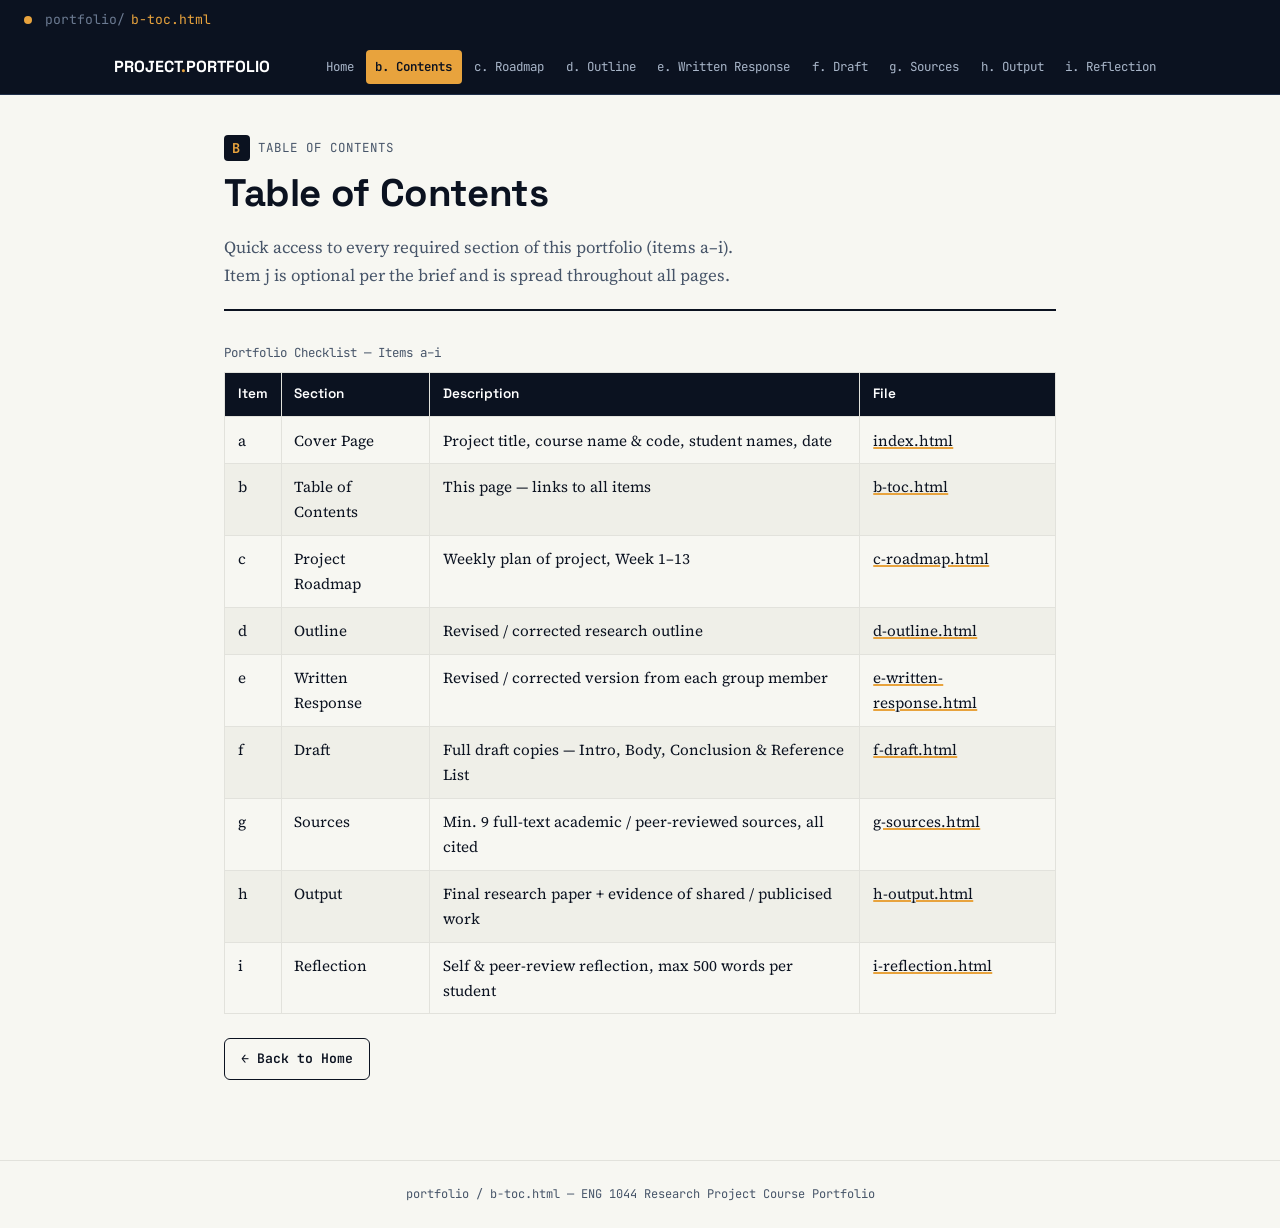
==== b-toc.html @ fdf3e879 "Add files via upload" ====
<!DOCTYPE html>
<html lang="en">
<head>
<meta charset="UTF-8">
<meta name="viewport" content="width=device-width, initial-scale=1.0">
<title>Table of Contents — ENG 1044 Portfolio</title>
<link rel="stylesheet" href="styles.css">
<script>window.CURRENT_PAGE='toc'; window.CURRENT_PATH='portfolio/b-toc.html';</script>
</head>
<body>
<div id="topbar-mount"></div>
<div id="nav-mount"></div>
<main>

  <section class="page-header">
    <div class="eyebrow"><span class="letter-badge">b</span> Table of Contents</div>
    <h1>Table of Contents</h1>
    <p class="lede">Quick access to every required section of this portfolio (items a–i). Item j is optional per the brief and is spread throughout all pages.</p>
  </section>

  <table class="data">
    <caption>Portfolio Checklist — Items a–i</caption>
    <thead>
      <tr><th>Item</th><th>Section</th><th>Description</th><th>File</th></tr>
    </thead>
    <tbody>
      <tr><td>a</td><td>Cover Page</td><td>Project title, course name &amp; code, student names, date</td><td><a href="index.html">index.html</a></td></tr>
      <tr><td>b</td><td>Table of Contents</td><td>This page — links to all items</td><td><a href="b-toc.html">b-toc.html</a></td></tr>
      <tr><td>c</td><td>Project Roadmap</td><td>Weekly plan of project, Week 1–13</td><td><a href="c-roadmap.html">c-roadmap.html</a></td></tr>
      <tr><td>d</td><td>Outline</td><td>Revised / corrected research outline</td><td><a href="d-outline.html">d-outline.html</a></td></tr>
      <tr><td>e</td><td>Written Response</td><td>Revised / corrected version from each group member</td><td><a href="e-written-response.html">e-written-response.html</a></td></tr>
      <tr><td>f</td><td>Draft</td><td>Full draft copies — Intro, Body, Conclusion &amp; Reference List</td><td><a href="f-draft.html">f-draft.html</a></td></tr>
      <tr><td>g</td><td>Sources</td><td>Min. 9 full-text academic / peer-reviewed sources, all cited</td><td><a href="g-sources.html">g-sources.html</a></td></tr>
      <tr><td>h</td><td>Output</td><td>Final research paper + evidence of shared / publicised work</td><td><a href="h-output.html">h-output.html</a></td></tr>
      <tr><td>i</td><td>Reflection</td><td>Self &amp; peer-review reflection, max 500 words per student</td><td><a href="i-reflection.html">i-reflection.html</a></td></tr>
    </tbody>
  </table>

  <a class="btn outline" href="index.html">← Back to Home</a>

</main>
<footer class="sitefoot">portfolio / b-toc.html — ENG 1044 Research Project Course Portfolio</footer>
<script src="nav.js"></script>
</body>
</html>
---- styles.css ----
@import url('https://fonts.googleapis.com/css2?family=Space+Grotesk:wght@400;500;600;700&family=Source+Serif+4:opsz,wght@8..60,400;8..60,600&family=JetBrains+Mono:wght@400;500;600&display=swap');

:root {
  --ink: #0B1220;
  --ink-soft: #1B2A41;
  --paper: #F7F7F2;
  --paper-dim: #EFEFE8;
  --line: #E2E2DC;
  --slate: #475569;
  --accent: #E8A33D;
  --accent-dim: #FBEBD2;
  --good: #2F855A;
  --good-dim: #DCEEE3;
  --warn: #B45309;
  --warn-dim: #FBEBD2;
  --pending: #94A3B8;
  --pending-dim: #EEF1F4;
  --font-display: 'Space Grotesk', sans-serif;
  --font-body: 'Source Serif 4', serif;
  --font-mono: 'JetBrains Mono', monospace;
}

* { box-sizing: border-box; }
html { scroll-behavior: smooth; }
body { margin: 0; background: var(--paper); color: var(--ink); font-family: var(--font-body); font-size: 1.05rem; line-height: 1.65; -webkit-font-smoothing: antialiased; }
h1, h2, h3 { font-family: var(--font-display); color: var(--ink); line-height: 1.15; margin: 0 0 0.5em; letter-spacing: -0.01em; }
h1 { font-size: clamp(1.8rem, 3vw, 2.4rem); font-weight: 700; }
h2 { font-size: clamp(1.2rem, 2vw, 1.6rem); font-weight: 600; }
h3 { font-size: 1.1rem; font-weight: 600; }
p { margin: 0 0 1em; }
a { color: var(--ink); text-decoration-color: var(--accent); text-decoration-thickness: 2px; }
a:hover { color: var(--warn); }
::selection { background: var(--accent-dim); }
a:focus-visible { outline: 2px solid var(--accent); outline-offset: 2px; }

/* TOP BAR */
.topbar { background: var(--ink); color: #C9D1DD; font-family: var(--font-mono); font-size: 0.82rem; padding: 0.55rem 1.5rem; display: flex; align-items: center; gap: 0.4rem; flex-wrap: wrap; }
.topbar-dot { width: 8px; height: 8px; border-radius: 50%; background: var(--accent); display: inline-block; margin-right: 0.4rem; flex-shrink: 0; }
.path-seg { color: #6B7A91; }
.path-current { color: var(--accent); }

/* NAV */
nav.sitenav { background: var(--ink); border-bottom: 1px solid #20304A; position: sticky; top: 0; z-index: 50; }
.nav-inner { max-width: 1100px; margin: 0 auto; padding: 0 1.5rem; display: flex; align-items: center; justify-content: space-between; flex-wrap: wrap; gap: 0.5rem 1rem; }
.nav-brand { font-family: var(--font-display); font-weight: 700; color: #fff; font-size: 1rem; padding: 0.9rem 0; text-decoration: none; white-space: nowrap; }
.nav-brand span { color: var(--accent); }
.nav-links { display: flex; flex-wrap: wrap; gap: 0.15rem; padding: 0.5rem 0; }
.nav-links a { font-family: var(--font-mono); font-size: 0.78rem; color: #A9B6C9; text-decoration: none; padding: 0.4rem 0.6rem; border-radius: 4px; white-space: nowrap; }
.nav-links a:hover { color: #fff; background: #16233A; }
.nav-links a.active { color: var(--ink); background: var(--accent); font-weight: 600; }

/* MAIN */
main { max-width: 880px; margin: 0 auto; padding: 2.5rem 1.5rem 5rem; }
.page-header { border-bottom: 2px solid var(--ink); padding-bottom: 1.25rem; margin-bottom: 2rem; }
.page-header p.lede { font-size: 1.05rem; color: var(--slate); margin: 0.6rem 0 0; max-width: 60ch; }

/* EYEBROW */
.eyebrow { font-family: var(--font-mono); font-size: 0.78rem; text-transform: uppercase; letter-spacing: 0.08em; color: var(--slate); display: flex; align-items: center; gap: 0.5rem; margin-bottom: 0.6rem; }
.letter-badge { display: inline-flex; align-items: center; justify-content: center; width: 1.6rem; height: 1.6rem; background: var(--ink); color: var(--accent); font-weight: 700; border-radius: 4px; font-size: 0.85rem; flex-shrink: 0; }

/* CHIP — always inline-flex, never block */
.chip { display: inline-flex; align-items: center; gap: 0.35rem; font-family: var(--font-mono); font-size: 0.72rem; font-weight: 600; padding: 0.2rem 0.55rem; border-radius: 999px; text-transform: uppercase; letter-spacing: 0.03em; vertical-align: middle; white-space: nowrap; }
.chip::before { content: ''; width: 6px; height: 6px; border-radius: 50%; background: currentColor; flex-shrink: 0; }
.chip.done { background: var(--good-dim); color: var(--good); }
.chip.progress { background: var(--warn-dim); color: var(--warn); }
.chip.pending { background: var(--pending-dim); color: var(--pending); }

/* EDIT NOTE */
.edit-note { background: var(--accent-dim); border-left: 3px solid var(--accent); padding: 0.7rem 1rem; font-family: var(--font-mono); font-size: 0.8rem; color: #8A5A12; margin: 1rem 0 1.5rem; border-radius: 0 6px 6px 0; }
.edit-note strong { color: #6B4309; }

/* CARD */
.card { background: #fff; border: 1px solid var(--line); border-radius: 10px; padding: 1.5rem; margin-bottom: 1.5rem; }
.card > h3:first-child { margin-top: 0; }

/* PANEL DARK */
.panel-dark { background: var(--ink); color: #DCE3EE; border-radius: 10px; padding: 1.5rem; margin-bottom: 1.5rem; }
.panel-dark h3 { color: #fff; margin-top: 0; }

/* TABLE */
table.data { width: 100%; border-collapse: collapse; margin: 1rem 0 1.5rem; font-size: 0.95rem; }
table.data caption { text-align: left; font-family: var(--font-mono); font-size: 0.78rem; color: var(--slate); margin-bottom: 0.5rem; }
table.data th, table.data td { border: 1px solid var(--line); padding: 0.65rem 0.8rem; text-align: left; vertical-align: top; }
table.data th { background: var(--ink); color: #fff; font-family: var(--font-display); font-weight: 600; font-size: 0.85rem; }
table.data tr:nth-child(even) td { background: var(--paper-dim); }

/* LEDGER */
.ledger { border: 1px solid var(--line); border-radius: 10px; overflow: hidden; background: #fff; }
.ledger-row { display: grid; grid-template-columns: 2.4rem 1fr auto; gap: 1rem; align-items: center; padding: 0.9rem 1.1rem; border-bottom: 1px solid var(--line); text-decoration: none; color: var(--ink); transition: background 0.15s; }
.ledger-row:last-child { border-bottom: none; }
.ledger-row:hover { background: var(--paper-dim); }
.ledger-letter { font-family: var(--font-mono); font-weight: 700; font-size: 1rem; width: 2rem; height: 2rem; display: flex; align-items: center; justify-content: center; border: 1.5px solid var(--ink); border-radius: 5px; flex-shrink: 0; }
.ledger-text strong { display: block; font-family: var(--font-display); font-size: 1rem; }
.ledger-text small { color: var(--slate); font-size: 0.85rem; }

/* PROGRESS STRIP */
.progress-strip { display: flex; gap: 4px; margin: 1.25rem 0; }
.progress-strip .seg { flex: 1; height: 8px; border-radius: 4px; background: var(--pending-dim); }
.progress-strip .seg.done { background: var(--good); }
.progress-strip .seg.progress { background: var(--accent); }

/* TIMELINE */
.timeline { position: relative; padding-left: 2rem; border-left: 2px solid var(--line); margin: 1.5rem 0; }
.timeline-item { position: relative; margin-bottom: 1.8rem; }
.timeline-item::before { content: ''; position: absolute; left: -2.45rem; top: 0.25rem; width: 12px; height: 12px; border-radius: 50%; background: var(--accent); border: 2px solid var(--ink); }
.timeline-week { font-family: var(--font-mono); font-size: 0.78rem; color: var(--slate); text-transform: uppercase; letter-spacing: 0.04em; margin-bottom: 0.2rem; }
.timeline-item h3 { margin-bottom: 0.3rem; }

/* FOOTER */
footer.sitefoot { border-top: 1px solid var(--line); padding: 1.5rem; text-align: center; font-family: var(--font-mono); font-size: 0.75rem; color: var(--slate); }

/* UTILS */
.grid-2 { display: grid; grid-template-columns: 1fr 1fr; gap: 1.5rem; }
@media (max-width: 700px) { .grid-2 { grid-template-columns: 1fr; } }
.btn { display: inline-flex; align-items: center; gap: 0.4rem; font-family: var(--font-mono); font-size: 0.82rem; font-weight: 600; background: var(--ink); color: #fff; padding: 0.55rem 1rem; border-radius: 6px; text-decoration: none; }
.btn:hover { background: var(--ink-soft); color: #fff; }
.btn.outline { background: transparent; color: var(--ink); border: 1.5px solid var(--ink); }
.tag-list { display: flex; flex-wrap: wrap; gap: 0.5rem; margin: 0.4rem 0 1rem; }
.tag { font-family: var(--font-mono); font-size: 0.72rem; background: var(--paper-dim); border: 1px solid var(--line); padding: 0.2rem 0.55rem; border-radius: 999px; color: var(--slate); }
hr.div { border: none; border-top: 1px solid var(--line); margin: 2rem 0; }
ul.styled, ol.styled { padding-left: 1.3rem; }
ul.styled li, ol.styled li { margin-bottom: 0.5rem; }
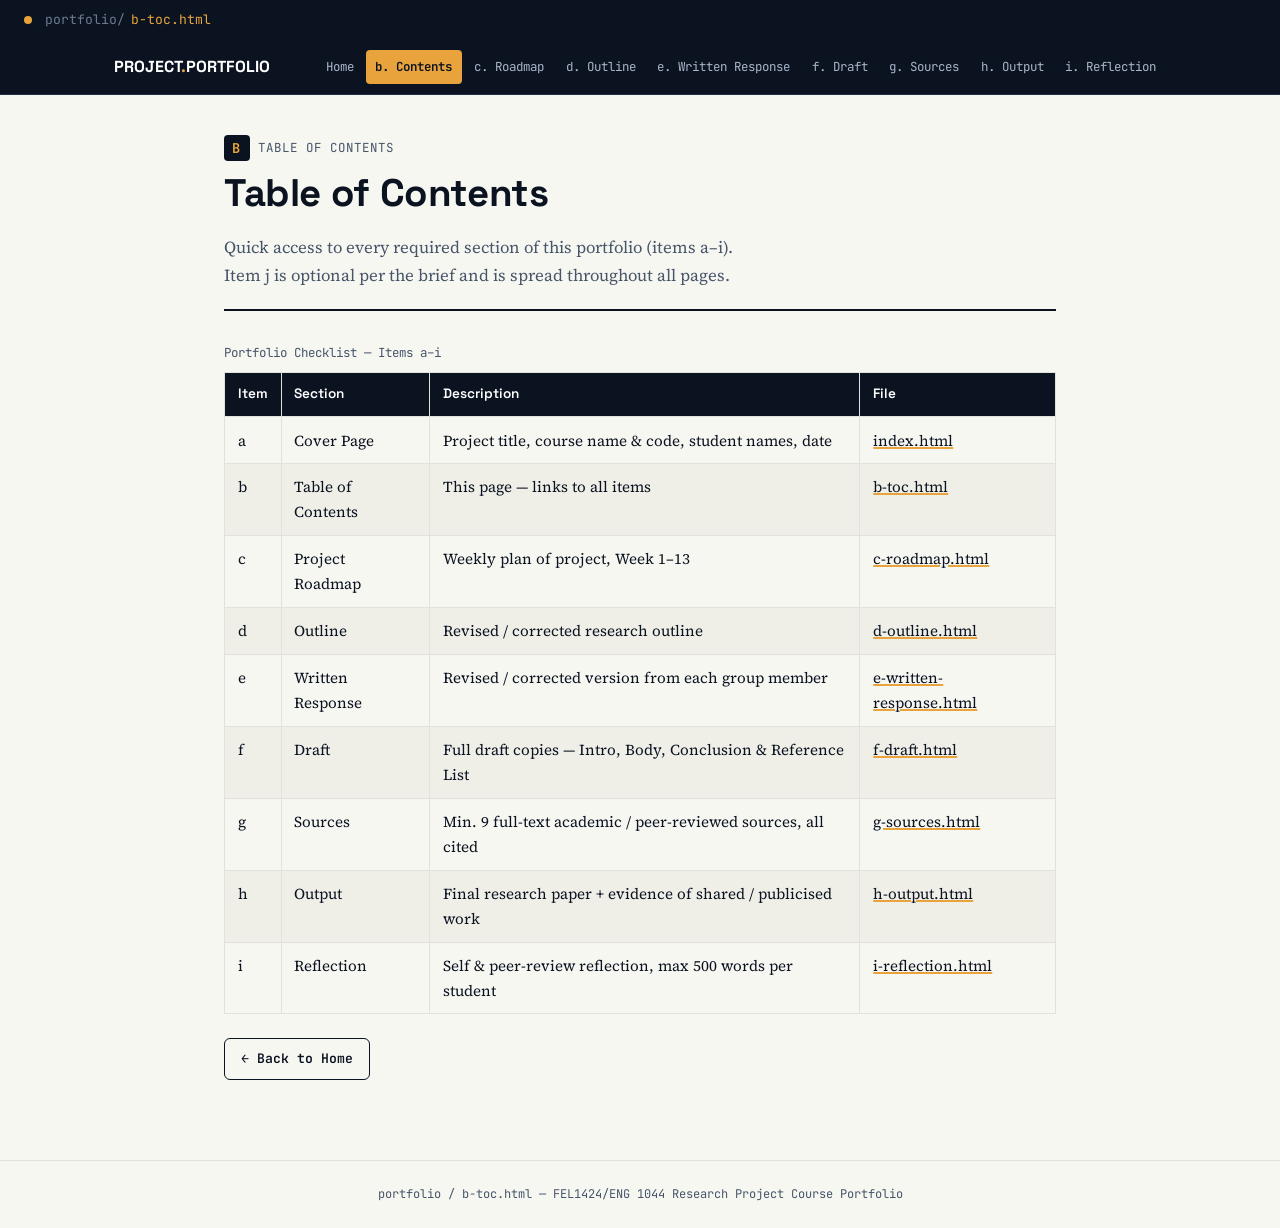
==== commit 68457651: "Update footer text in b-toc.html" ====
--- a/b-toc.html
+++ b/b-toc.html
@@ -3,7 +3,7 @@
 <head>
 <meta charset="UTF-8">
 <meta name="viewport" content="width=device-width, initial-scale=1.0">
-<title>Table of Contents — ENG 1044 Portfolio</title>
+<title>Table of Contents — FEL1424/ENG 1044 Portfolio</title>
 <link rel="stylesheet" href="styles.css">
 <script>window.CURRENT_PAGE='toc'; window.CURRENT_PATH='portfolio/b-toc.html';</script>
 </head>
@@ -39,7 +39,7 @@
   <a class="btn outline" href="index.html">← Back to Home</a>
 
 </main>
-<footer class="sitefoot">portfolio / b-toc.html — ENG 1044 Research Project Course Portfolio</footer>
+<footer class="sitefoot">portfolio / b-toc.html — FEL1424/ENG 1044 Research Project Course Portfolio</footer>
 <script src="nav.js"></script>
 </body>
 </html>
